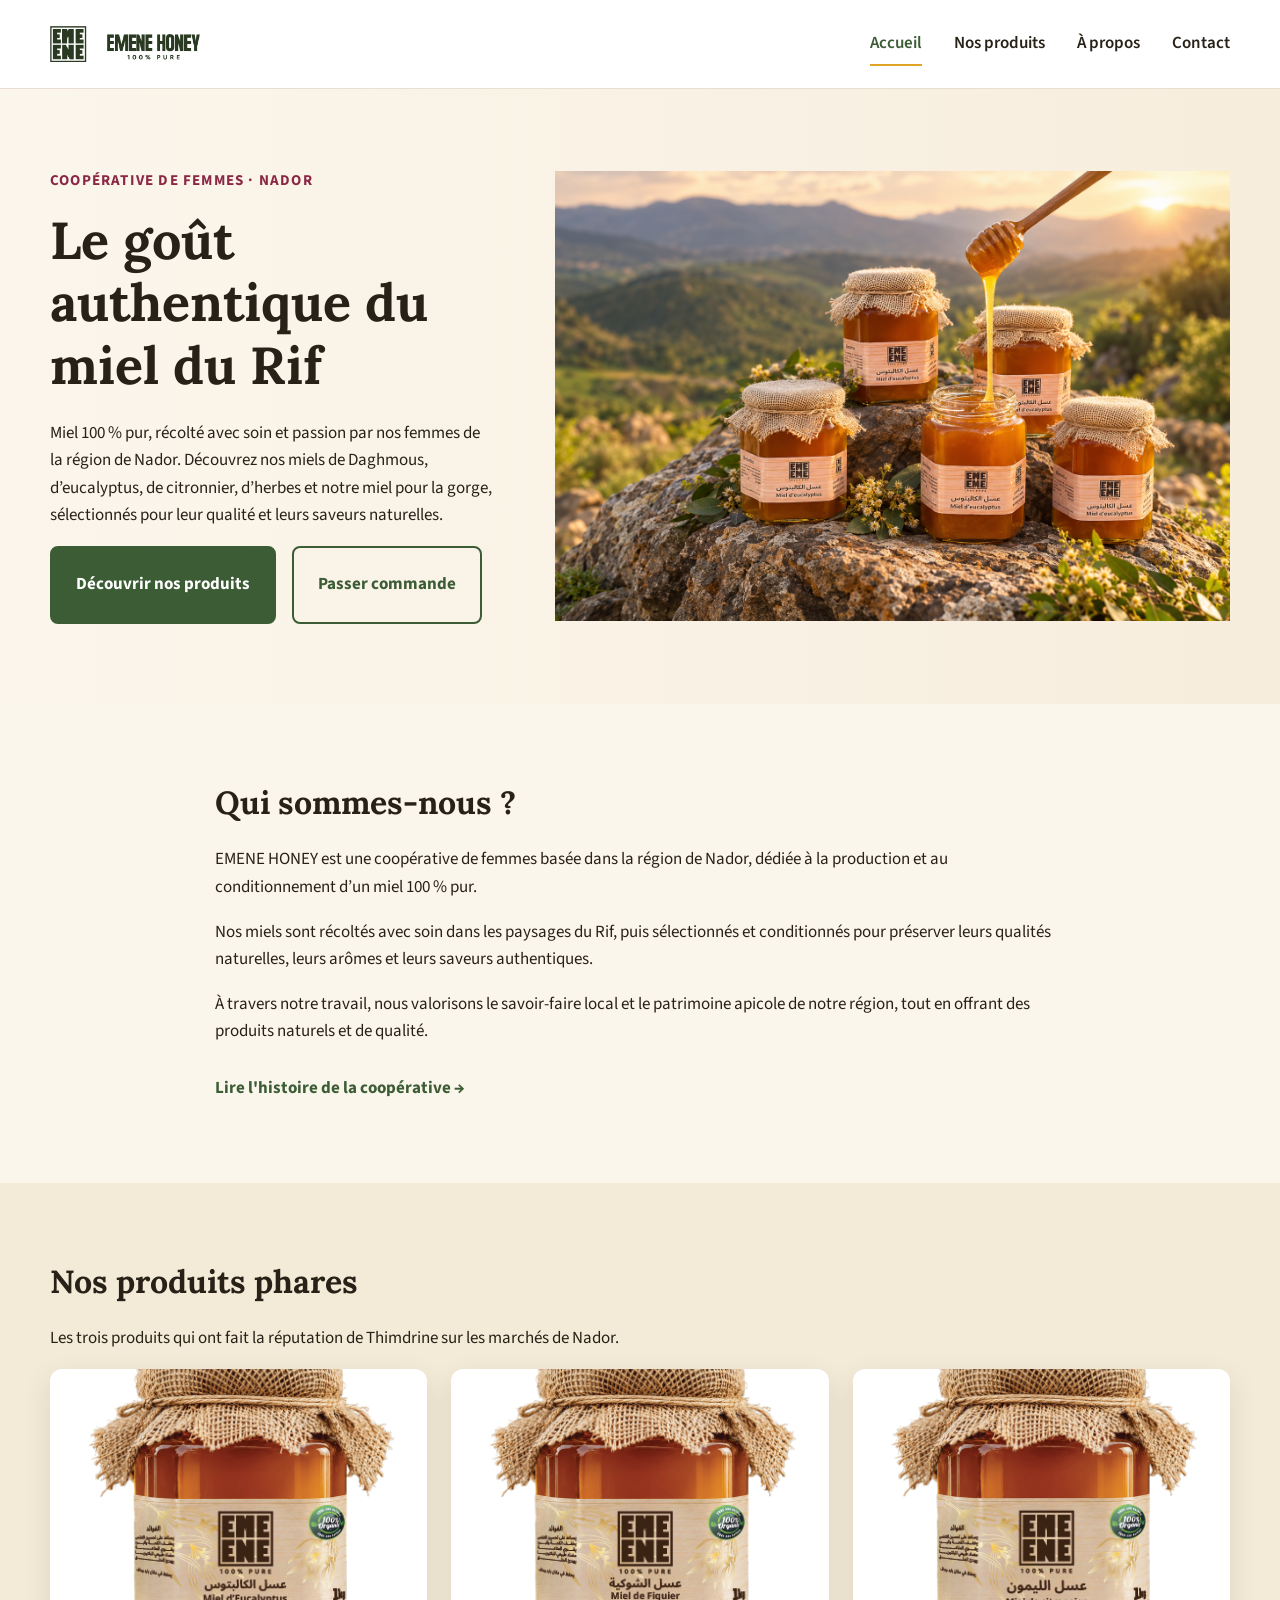
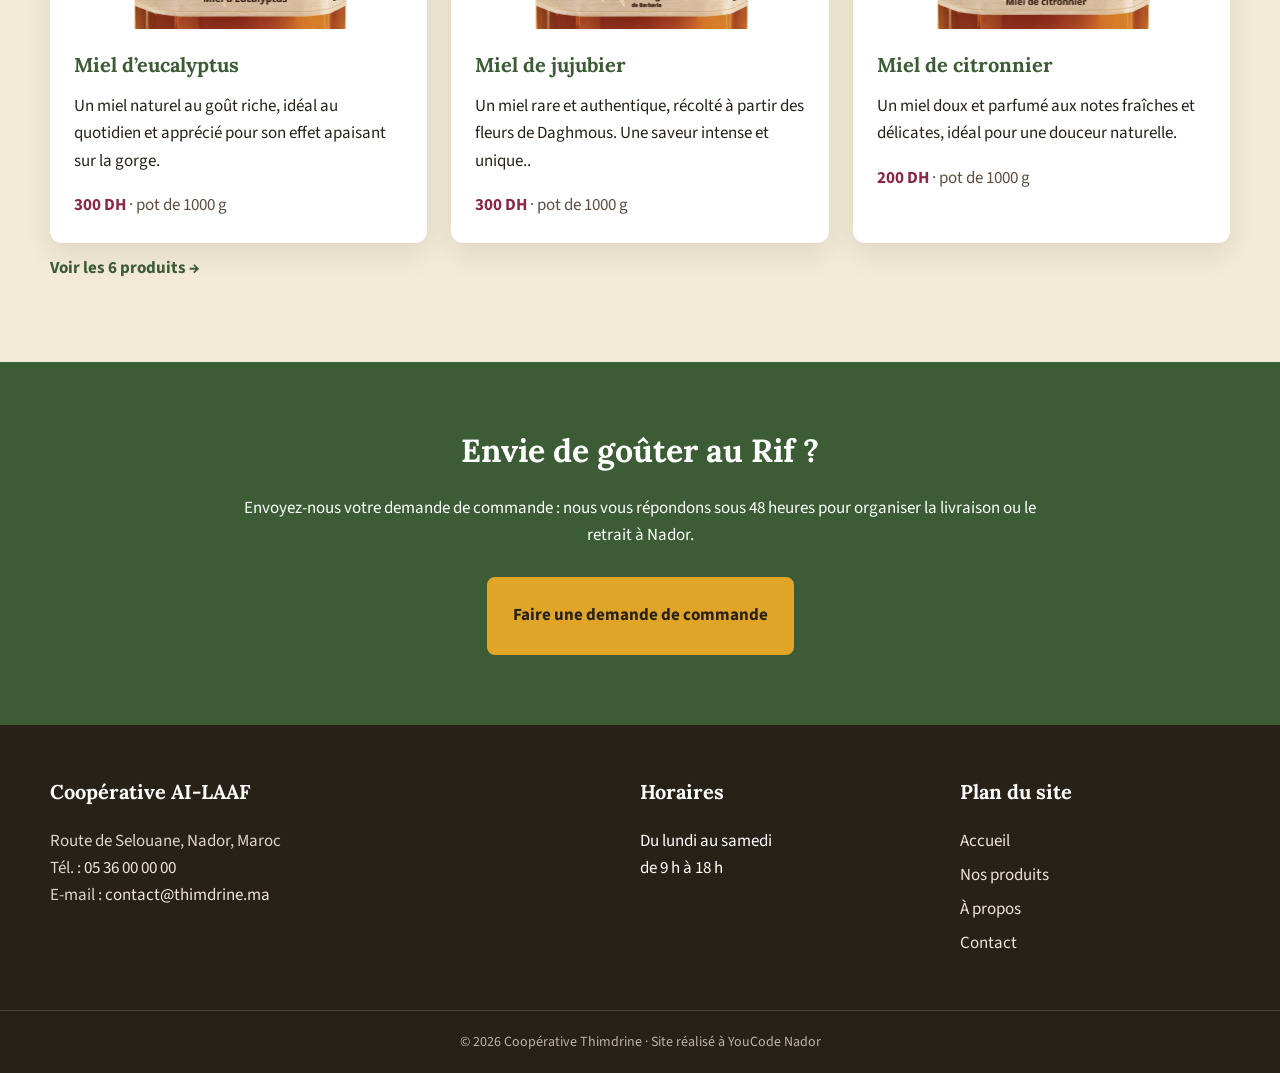
==== index.html @ aefe9373 "v 1.0" ====
<!DOCTYPE html>
<html lang="fr">
<head>
  <meta charset="UTF-8">
  <meta name="viewport" content="width=device-width, initial-scale=1">
  <meta name="description" content="Thimdrine, coopérative de 25 femmes de Nador : miel de thym, huile d'olive et confiture de figue de barbarie du Rif.">
  <title>Ai-LAAF</title>
  <link rel="icon" href="image/emene logo.png">
  <link rel="stylesheet" href="https://fonts.googleapis.com/css2?family=Lora:wght@700&amp;family=Source+Sans+3:wght@400;600;700&amp;display=swap">
  <link rel="stylesheet" href="css/style.css">
</head>
<body>

  <!-- En-tête : le même sur toutes les pages -->
  <header class="entete">
    <div class="conteneur entete-contenu">
      <a class="logo" href="index.html">
        <img src="image/slogan.png"
         alt="">
      </a>
      <nav class="menu">
        <a class="actif" href="index.html">Accueil</a>
        <a href="produits.html">Nos produits</a>
        <a href="a-propos.html">À propos</a>
        <a href="contact.html">Contact</a>
      </nav>
    </div>
  </header>

  <main>

    <!-- Bandeau d'accroche -->
    <section class="hero">
      <div class="conteneur hero-contenu">
        <div class="hero-texte">
          <p class="surtitre">COOPÉRATIVE DE FEMMES · NADOR</p>
          <h1>Le goût authentique du miel du Rif </h1>
          <p class="accroche">Miel 100 % pur, récolté avec soin et passion par nos femmes de la région de Nador. Découvrez nos miels de Daghmous, d’eucalyptus, de citronnier, d’herbes et notre miel pour la gorge, sélectionnés pour leur qualité et leurs saveurs naturelles.</p>
          <div class="boutons">
            <a class="bouton" href="produits.html">Découvrir nos produits</a>
            <a class="bouton bouton-contour" href="contact.html">Passer commande</a>
          </div>
        </div>
        <img class="hero-image" src="image/Honey Display.png">
      </div>
    </section>

    <!-- Présentation -->
    <section class="section">
      <div class="conteneur presentation">
        <h2>Qui sommes-nous ?</h2>
        <p>EMENE HONEY est une coopérative de femmes basée dans la région de Nador, dédiée à la production et au conditionnement d’un miel 100 % pur.</p>
        <p>Nos miels sont récoltés avec soin dans les paysages du Rif, puis sélectionnés et conditionnés pour préserver leurs qualités naturelles, leurs arômes et leurs saveurs authentiques.</p>
        <p>À travers notre travail, nous valorisons le savoir-faire local et le patrimoine apicole de notre région, tout en offrant des produits naturels et de qualité.</p>
        <a class="lien" href="a-propos.html">Lire l'histoire de la coopérative →</a>
      </div>
    </section>

    <!-- Produits phares -->
    <section class="section section-sable">
      <div class="conteneur">
        <h2>Nos produits phares</h2>
        <p class="intro">Les trois produits qui ont fait la réputation de Thimdrine sur les marchés de Nador.</p>

        <div class="cartes">
          <article class="carte">
            <img src="image/emene img 5 .png" alt="Pot de miel de thym">
            <div class="carte-texte">
              <h3>Miel d’eucalyptus</h3>
              <p>Un miel naturel au goût riche, idéal au quotidien et apprécié pour son effet apaisant sur la gorge.</p>
              <p class="prix">300 DH <span>· pot de 1000 g</span></p>
            </div>
          </article>

          <article class="carte">
            <img src="image/emene  img 3.png" alt="Bouteille d'huile d'olive">
            <div class="carte-texte">
              <h3>Miel de jujubier</h3>
              <p>Un miel rare et authentique, récolté à partir des fleurs de Daghmous. Une saveur intense et unique..</p>
              <p class="prix">300 DH <span>· pot de 1000 g</span></p>
            </div>
          </article>

          <article class="carte">
            <img src="image/emene img 1.png" alt="Pot de confiture de figue de barbarie">
            <div class="carte-texte">
              <h3>Miel de citronnier</h3>
              <p>Un miel doux et parfumé aux notes fraîches et délicates, idéal pour une douceur naturelle.</p>
              <p class="prix">200 DH <span>· pot de 1000 g</span></p>
            </div>
          </article>
        </div>

        <a class="lien" href="produits.html">Voir les 6 produits →</a>
      </div>
    </section>

    <!-- Appel à l'action -->
    <section class="appel">
      <div class="conteneur">
        <h2>Envie de goûter au Rif ?</h2>
        <p>Envoyez-nous votre demande de commande : nous vous répondons sous 48 heures pour organiser la livraison ou le retrait à Nador.</p>
        <a class="bouton bouton-miel" href="contact.html">Faire une demande de commande</a>
      </div>
    </section>

  </main>

  <!-- Pied de page : le même sur toutes les pages -->
  <footer class="pied">
    <div class="conteneur pied-colonnes">
      <div>
        <h2>Coopérative AI-LAAF</h2>
        <address>
          Route de Selouane, Nador, Maroc<br>
          Tél. : <a href="tel:+212536000000">05 36 00 00 00</a><br>
          E-mail : <a href="mailto:contact@thimdrine.ma">contact@thimdrine.ma</a>
        </address>
      </div>
      <div>
        <h2>Horaires</h2>
        <p>Du lundi au samedi<br>de 9 h à 18 h</p>
      </div>
      <div>
        <h2>Plan du site</h2>
        <ul>
          <li><a href="index.html">Accueil</a></li>
          <li><a href="produits.html">Nos produits</a></li>
          <li><a href="a-propos.html">À propos</a></li>
          <li><a href="contact.html">Contact</a></li>
        </ul>
      </div>
    </div>
    <p class="copyright">© 2026 Coopérative Thimdrine · Site réalisé à YouCode Nador</p>
  </footer>

</body>
</html>
---- css/style.css ----
/* AI-LAAF — CHARTE GRAPHIQUE*/

:root {
  --couleur-thym: #3B5C35;
  --couleur-thym-fonce: #2C4326;
  --couleur-miel: #E0A526;
  --couleur-figue: #8A2846;
  --couleur-lin: #FBF6EC;
  --couleur-sable: #F3EAD7;
  --couleur-terre: #282118;
  --couleur-terre-douce: #5C4F42;
  --blanc: #FFFFFF;

  --ombre: 0 10px 30px rgba(40, 33, 24, 0.10);

  --rayon: 12px;

  --espace-1: 8px;
  --espace-2: 16px;
  --espace-3: 24px;
  --espace-4: 40px;
  --espace-5: 64px;

  --largeur: 1180px;
}

/*RESET */




body {
  margin: 0;
  background: var(--couleur-lin);
  color: var(--couleur-terre);

  font-family: "Source Sans 3", sans-serif;
  font-size: 17px;
  line-height: 1.6;
}

img {
  display: block;
  max-width: 100%;
}

a {
  color: inherit;
}

button,
input,
select,
textarea {
  font: inherit;
}


/* TYPOGRAPHIE*/

h1,
h2,
h3 {
  margin-top: 0;
  font-family: "Lora", serif;
  line-height: 1.2;
}

h1 {
  font-size: 52px;
  margin-bottom: var(--espace-3);
}

h2 {
  font-size: 32px;
  margin-bottom: var(--espace-3);
}

h3 {
  font-size: 20px;
  margin-bottom: var(--espace-2);
}

p {
  margin-top: 0;
}

.surtitre {
  margin-bottom: var(--espace-2);

  color: var(--couleur-figue);

  font-size: 15px;
  font-weight: 700;
  letter-spacing: 0.08em;
  text-transform: uppercase;
}


/* CONTENEUR*/

.conteneur {
  width: min(var(--largeur), calc(100% - 40px));
  margin-inline: auto;
}


/* HEADER */

.entete {
  background: var(--blanc);
  border-bottom: 1px solid #e8dfd2;
}

.entete-contenu {
  min-height: 88px;

  display: flex;
  align-items: center;
  justify-content: space-between;

  gap: 30px;
}

.logo {
  display: inline-flex;
  align-items: center;

  text-decoration: none;
}

.logo img {
  width: 150px;
  height: auto;
}

.menu {
  display: flex;
  align-items: center;
  gap: 32px;
}

.menu a {
  position: relative;

  padding: 8px 0;

  color: var(--couleur-terre);
  text-decoration: none;
  font-weight: 600;

  transition: color 0.2s ease;
}

.menu a:hover,
.menu a.actif {
  color: var(--couleur-thym);
}

.menu a.actif::after {
  content: "";

  position: absolute;
  left: 0;
  right: 0;
  bottom: 0;

  height: 2px;

  background: var(--couleur-miel);
}


/* BOUTONS */

.boutons {
  display: flex;
  flex-wrap: wrap;
  gap: 16px;
}

.bouton {
  display: inline-flex;
  align-items: center;
  justify-content: center;

  min-height: 50px;
  padding: 12px 24px;

  border: 2px solid var(--couleur-thym);
  border-radius: 8px;

  background: var(--couleur-thym);
  color: var(--blanc);

  text-decoration: none;
  font-weight: 700;

  cursor: pointer;

  transition:
    background 0.2s ease,
    color 0.2s ease,
    transform 0.2s ease;
}

.bouton:hover {
  background: var(--couleur-thym-fonce);
  border-color: var(--couleur-thym-fonce);
  transform: translateY(-2px);
}

.bouton-contour {
  background: transparent;
  color: var(--couleur-thym);
}

.bouton-contour:hover {
  color: var(--blanc);
}

.bouton-miel {
  background: var(--couleur-miel);
  border-color: var(--couleur-miel);
  color: var(--couleur-terre);
}

.bouton-miel:hover {
  background: #c88f18;
  border-color: #c88f18;
}

.bouton:focus-visible,
.menu a:focus-visible,
.lien:focus-visible {
  outline: 3px solid var(--couleur-figue);
  outline-offset: 4px;
}


/* HERO ACCUEIL */

.hero {
  padding: 80px 0;

  background:
    linear-gradient(
      90deg,
      var(--couleur-lin) 0%,
      #f7eddd 100%
    );
}

.hero-contenu {
  display: flex;
  align-items: center;
  justify-content: space-between;

  gap: 60px;
}

.hero-texte {
  flex: 1;
  max-width: 650px;
}

.hero-image {
  flex: 0 1 480px;

  width: 100%;
  max-height: 450px;

  object-fit: contain;
}


/* PAGE HERO */ 

.page-hero {
  padding: 70px 0;

  background: var(--couleur-sable);

  text-align: center;
}

.page-hero .conteneur {
  max-width: 850px;
}

.page-hero h1 {
  margin-bottom: 20px;
}

.page-hero p:last-child {
  max-width: 700px;
  margin-inline: auto;
}


/* SECTIONS */

.section {
  padding: 80px 0;
}

.section-sable {
  background: var(--couleur-sable);
}

.section-introduction {
  max-width: 700px;
  margin-bottom: 45px;
}


/* PRESENTATION  */

.presentation {
  max-width: 850px;
}

.presentation p {
  margin-bottom: 18px;
}

.lien {
  display: inline-block;

  margin-top: 12px;

  color: var(--couleur-thym);
  font-weight: 700;
  text-decoration: none;
}

.lien:hover {
  color: var(--couleur-figue);
  text-decoration: underline;
}


/* CARTES ACCUEIL  */

.cartes {
  display: flex;
  gap: 24px;
}

.carte {
  flex: 1;

  overflow: hidden;

  background: var(--blanc);
  border-radius: var(--rayon);

  box-shadow: var(--ombre);
}

.carte img {
  width: 100%;
  height: 260px;

  object-fit: cover;
}

.carte-texte {
  padding: 24px;
}

.carte-texte h3 {
  color: var(--couleur-thym);
}

.prix {
  margin-bottom: 0;

  color: var(--couleur-figue);
  font-weight: 700;
}

.prix span {
  color: var(--couleur-terre-douce);
  font-weight: 400;
}


/* PRODUITS  */

.grille-produits {
  display: grid;

  grid-template-columns: repeat(3, 1fr);

  gap: 30px;
}

.produit {
  overflow: hidden;

  background: var(--blanc);

  border-radius: var(--rayon);

  box-shadow: var(--ombre);

  transition:
    transform 0.2s ease,
    box-shadow 0.2s ease;
}

.produit:hover {
  transform: translateY(-5px);
  box-shadow: 0 15px 35px rgba(40, 33, 24, 0.14);
}

.produit > img {
  width: 100%;
  height: 280px;

  object-fit: cover;
}

.produit-contenu {
  padding: 24px;
}

.produit-categorie {
  margin-bottom: 8px;

  color: var(--couleur-figue);

  font-size: 14px;
  font-weight: 700;
  text-transform: uppercase;
  letter-spacing: 0.05em;
}

.produit-contenu h3 {
  color: var(--couleur-thym);
}

.produit-bas {
  display: flex;
  align-items: center;
  justify-content: space-between;

  margin-top: 25px;

  padding-top: 18px;

  border-top: 1px solid #e8dfd2;
}

.produit-bas .prix {
  font-size: 20px;
}

.format {
  color: var(--couleur-terre-douce);
}


/* APPEL À L'ACTION  */

.appel {
  padding: 70px 0;

  background: var(--couleur-thym);

  color: var(--blanc);

  text-align: center;
}

.appel .conteneur {
  max-width: 800px;
}

.appel h2 {
  color: var(--blanc);
}

.appel p {
  margin-bottom: 28px;
}


/*À PROPOS  */

.histoire {
  display: flex;
  align-items: center;

  gap: 70px;
}

.histoire > div {
  flex: 1;
}

.histoire-image img {
  width: 100%;
  max-height: 450px;

  object-fit: contain;
}

.valeurs {
  display: grid;

  grid-template-columns: repeat(3, 1fr);

  gap: 30px;
}

.valeur {
  padding: 30px;

  background: var(--blanc);

  border-radius: var(--rayon);

  box-shadow: var(--ombre);
}

.valeur h3 {
  color: var(--couleur-thym);
}

.icone {
  display: flex;
  align-items: center;
  justify-content: center;

  width: 48px;
  height: 48px;

  margin-bottom: 20px;

  border-radius: 50%;

  background: var(--couleur-miel);

  color: var(--couleur-terre);

  font-weight: 700;
}

.chiffres {
  display: grid;

  grid-template-columns: repeat(4, 1fr);

  gap: 20px;
}

.chiffre {
  padding: 30px;

  text-align: center;

  border-right: 1px solid #ded4c4;
}

.chiffre:last-child {
  border-right: none;
}

.chiffre strong {
  display: block;

  margin-bottom: 5px;

  color: var(--couleur-thym);

  font-family: "Lora", serif;
  font-size: 42px;
}

.chiffre span {
  color: var(--couleur-terre-douce);
}


/* = CONTACT  */

.contact-layout {
  display: grid;

  grid-template-columns: 0.8fr 1.2fr;

  gap: 70px;
}

.contact-infos h2 {
  margin-bottom: 20px;
}

.info {
  margin-top: 28px;
}

.info h3 {
  margin-bottom: 5px;

  color: var(--couleur-thym);
}

.info a {
  color: var(--couleur-thym);

  font-weight: 600;
  text-decoration: none;
}

.info a:hover {
  text-decoration: underline;
}


/* FORMULAIRE.  */  

.formulaire-container {
  padding: 40px;

  background: var(--blanc);

  border-radius: var(--rayon);

  box-shadow: var(--ombre);
}

.formulaire {
  display: flex;
  flex-direction: column;

  gap: 22px;
}

.formulaire-groupe {
  display: flex;
  flex-direction: column;

  gap: 7px;
}

.formulaire-groupe label {
  font-weight: 700;
}

.formulaire input,
.formulaire select,
.formulaire textarea {
  width: 100%;

  padding: 13px 15px;

  border: 1px solid #cfc5b5;
  border-radius: 7px;

  background: var(--blanc);

  color: var(--couleur-terre);

  outline: none;
}

.formulaire textarea {
  resize: vertical;
}

.formulaire input:focus,
.formulaire select:focus,
.formulaire textarea:focus {
  border-color: var(--couleur-thym);

  box-shadow:
    0 0 0 3px rgba(59, 92, 53, 0.15);
}

.formulaire input:invalid:not(:placeholder-shown) {
  border-color: var(--couleur-figue);
}

.formulaire small {
  color: var(--couleur-terre-douce);
}

.checkbox {
  display: flex;
  align-items: flex-start;

  gap: 10px;
}

.checkbox input {
  width: auto;
  margin-top: 6px;
}

.checkbox label {
  font-size: 15px;
}


/*  FOOTER  */

.pied {
  padding: 55px 0 20px;

  background: var(--couleur-terre);

  color: var(--blanc);
}

.pied-colonnes {
  display: grid;

  grid-template-columns: 2fr 1fr 1fr;

  gap: 50px;
}

.pied h2 {
  font-size: 20px;
}

.pied address {
  font-style: normal;
  color: #ddd5ca;
}

.pied a {
  color: #eee5d9;
  text-decoration: none;
}

.pied a:hover {
  color: var(--couleur-miel);
}

.pied ul {
  margin: 0;
  padding: 0;

  list-style: none;
}

.pied li {
  margin-bottom: 7px;
}

.copyright {
  margin: 45px 0 0;

  padding-top: 20px;

  border-top: 1px solid rgba(255, 255, 255, 0.15);

  text-align: center;

  color: #bdb4a8;

  font-size: 14px;
}


/* RESPONSIVE — TABLETTE */

@media (max-width: 900px) {

  h1 {
    font-size: 42px;
  }

  .hero-contenu {
    flex-direction: column;

    text-align: center;
  }

  .hero-texte {
    max-width: 800px;
  }

  .boutons {
    justify-content: center;
  }

  .cartes {
    flex-direction: column;
  }

  .grille-produits {
    grid-template-columns: repeat(2, 1fr);
  }

  .histoire {
    flex-direction: column;
  }

  .valeurs {
    grid-template-columns: 1fr;
  }

  .contact-layout {
    grid-template-columns: 1fr;
  }

  .pied-colonnes {
    grid-template-columns: 1fr 1fr;
  }

}


/*   RESPONSIVE — MOBILE  */

@media (max-width: 600px) {

  body {
    font-size: 16px;
  }

  h1 {
    font-size: 34px;
  }

  h2 {
    font-size: 28px;
  }

  h3 {
    font-size: 20px;
  }

 .conteneur {
  width: calc(100% - 30px);
  max-width: var(--largeur);
  margin-inline: auto;
}

  .entete-contenu {
    flex-direction: column;

    padding: 20px 0;
  }

  .menu {
    width: 100%;

    justify-content: center;

    flex-wrap: wrap;

    gap: 12px 20px;
  }

  .menu a {
    font-size: 15px;
  }

  .hero {
    padding: 55px 0;
  }

  .hero-image {
  max-width: 330px;
  width: 100%;
  height: auto;
}

  .section {
    padding: 55px 0;
  }

  .page-hero {
    padding: 50px 0;
  }

  .grille-produits {
    grid-template-columns: 1fr;
  }

  .produit > img {
    height: 260px;
  }

  .chiffres {
    grid-template-columns: 1fr 1fr;
  }

  .chiffre {
    border-right: none;
    border-bottom: 1px solid #ded4c4;
  }

  .chiffre:nth-child(odd) {
    border-right: 1px solid #ded4c4;
  }

  .chiffre strong {
    font-size: 34px;
  }

  .contact-layout {
    gap: 40px;
  }

  .formulaire-container {
    padding: 24px;
  }

  .pied-colonnes {
    grid-template-columns: 1fr;

    gap: 30px;
  }

  .bouton {
    width: 100%;
  }

  .boutons {
    flex-direction: column;
  }

}
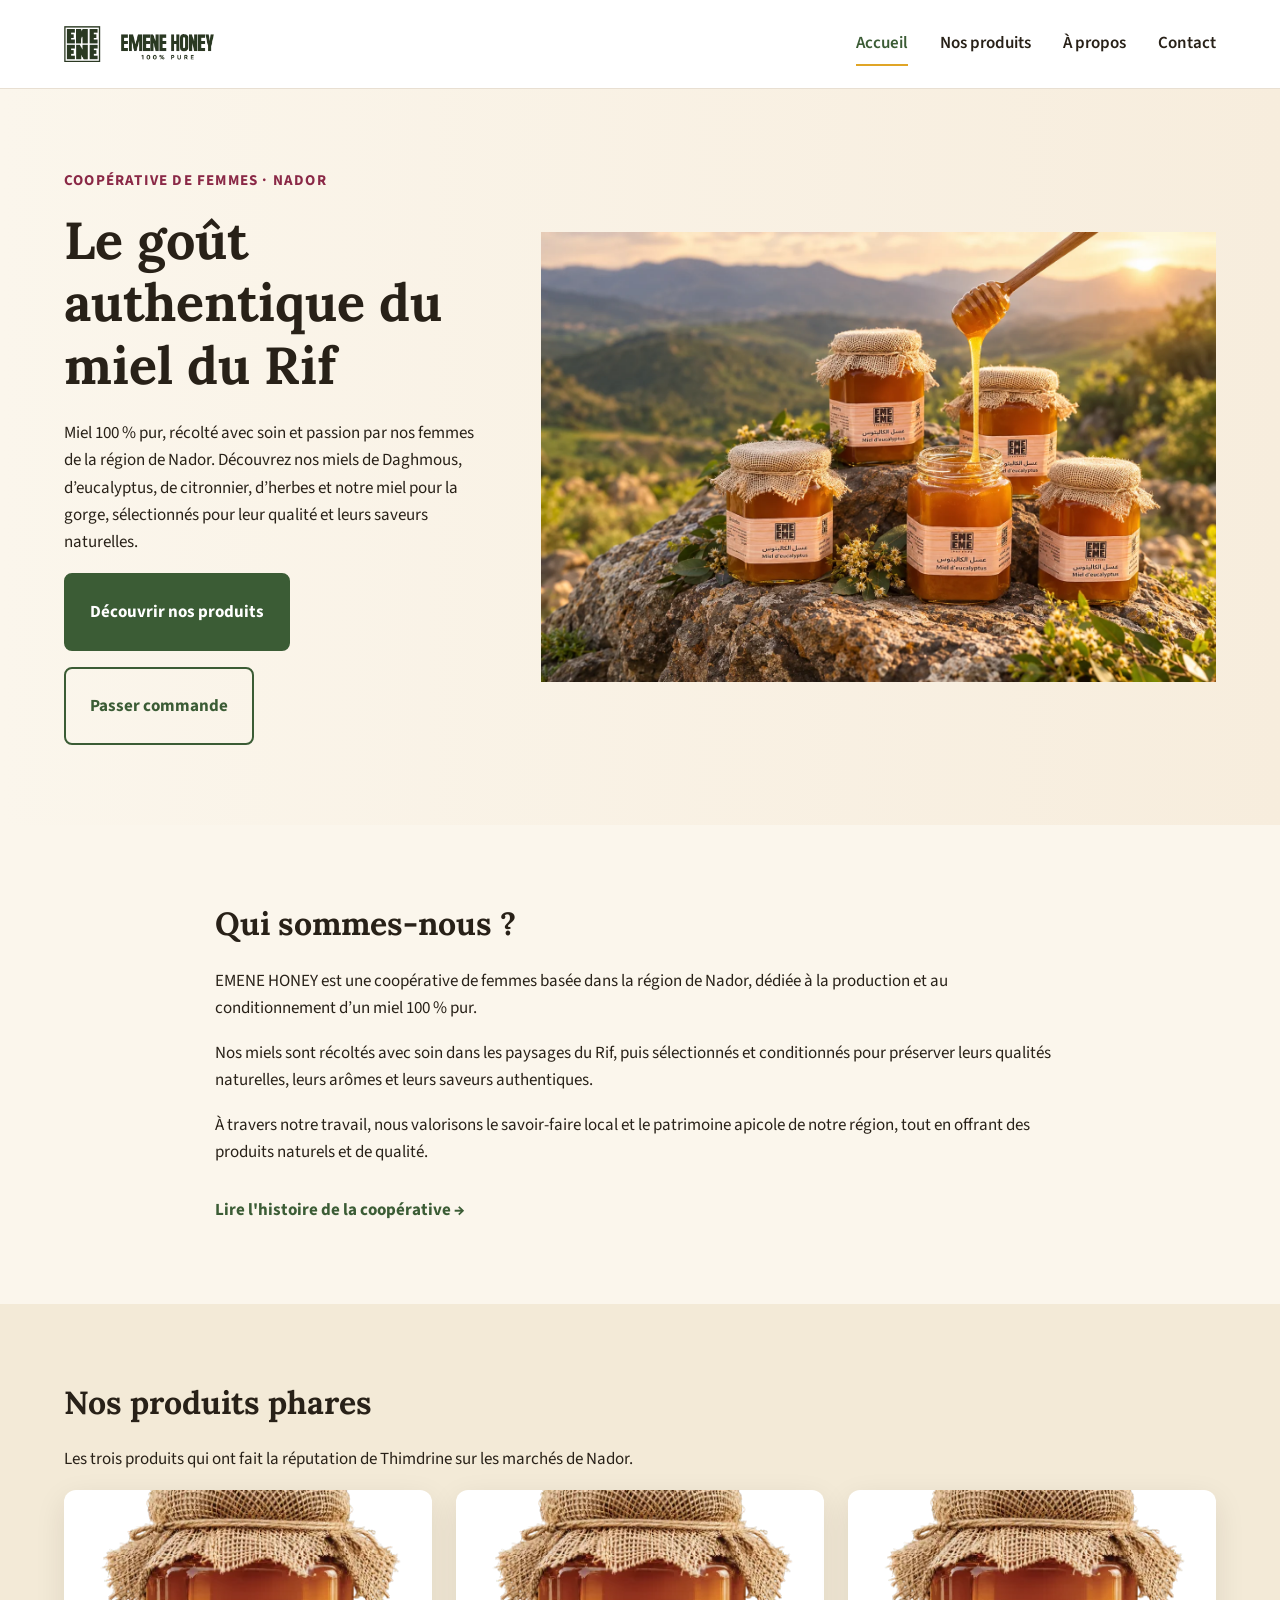
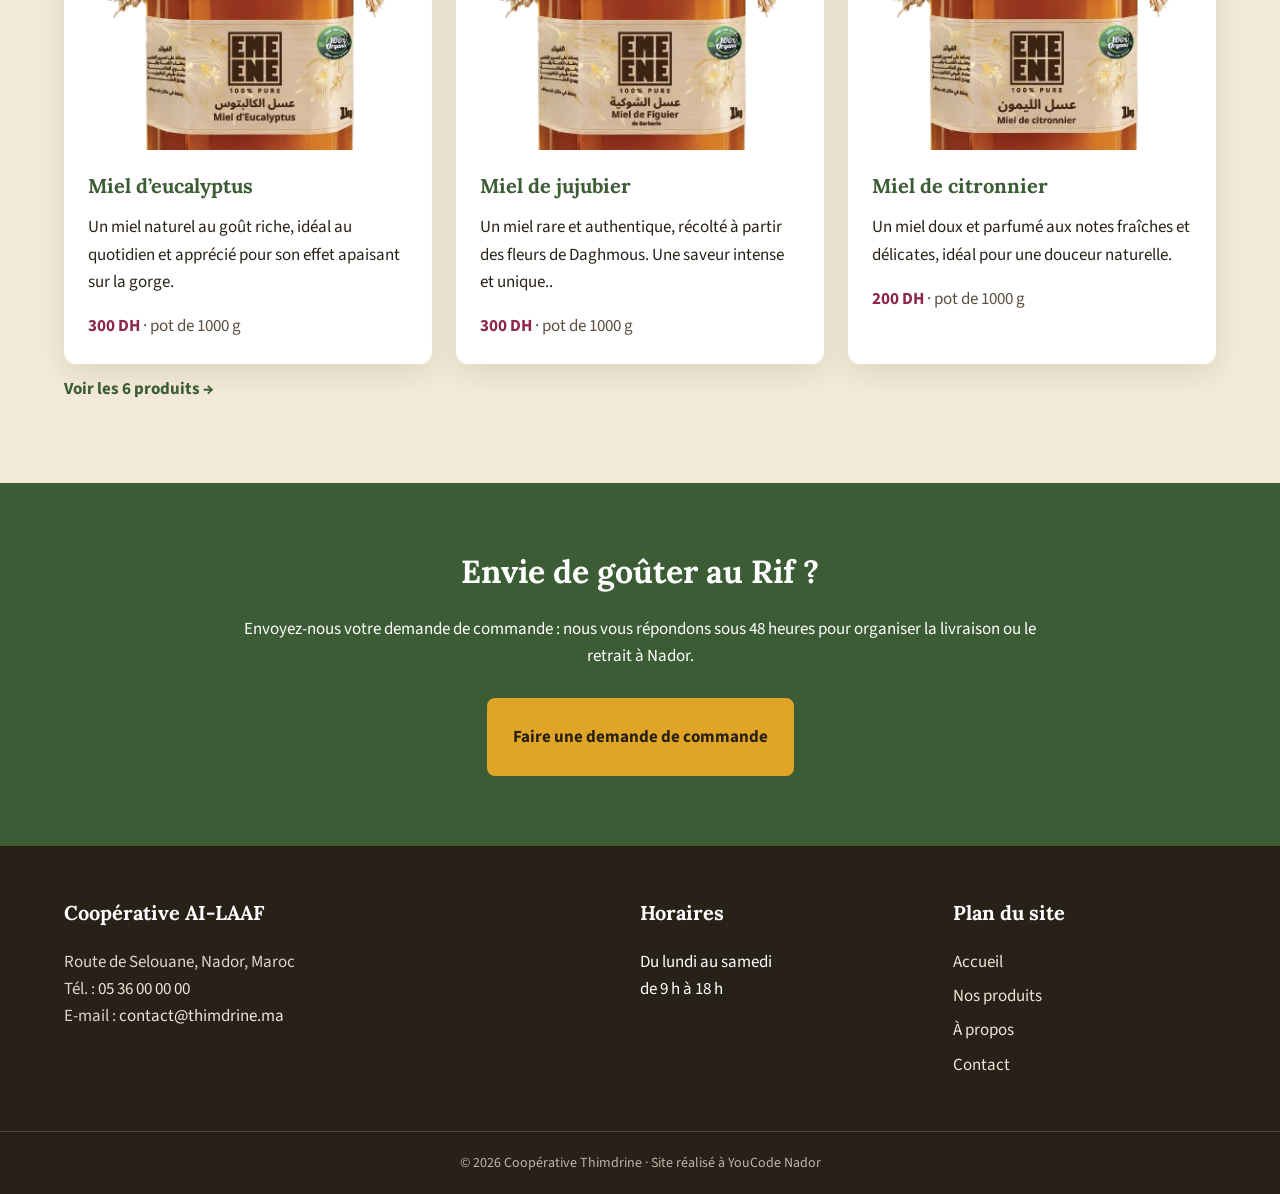
==== commit b61ad12e: "v 1.1.5" ====
--- a/index.html
+++ b/index.html
@@ -5,7 +5,7 @@
   <meta name="viewport" content="width=device-width, initial-scale=1">
   <meta name="description" content="Thimdrine, coopérative de 25 femmes de Nador : miel de thym, huile d'olive et confiture de figue de barbarie du Rif.">
   <title>Ai-LAAF</title>
-  <link rel="icon" href="image/emene logo.png">
+  <link rel="icon" type="image/webp" href="image/emene logo.webp">
   <link rel="stylesheet" href="https://fonts.googleapis.com/css2?family=Lora:wght@700&amp;family=Source+Sans+3:wght@400;600;700&amp;display=swap">
   <link rel="stylesheet" href="css/style.css">
 </head>
@@ -15,7 +15,7 @@
   <header class="entete">
     <div class="conteneur entete-contenu">
       <a class="logo" href="index.html">
-        <img src="image/slogan.png"
+        <img src="image/slogan.webp"
          alt="">
       </a>
       <nav class="menu">
@@ -41,7 +41,7 @@
             <a class="bouton bouton-contour" href="contact.html">Passer commande</a>
           </div>
         </div>
-        <img class="hero-image" src="image/Honey Display.png">
+        <img class="hero-image" src="image/Honey Display.webp">
       </div>
     </section>
 
@@ -64,7 +64,7 @@
 
         <div class="cartes">
           <article class="carte">
-            <img src="image/emene img 5 .png" alt="Pot de miel de thym">
+            <img src="image/emene img 5 .webp" alt="Pot de miel de thym">
             <div class="carte-texte">
               <h3>Miel d’eucalyptus</h3>
               <p>Un miel naturel au goût riche, idéal au quotidien et apprécié pour son effet apaisant sur la gorge.</p>
@@ -73,7 +73,7 @@
           </article>
 
           <article class="carte">
-            <img src="image/emene  img 3.png" alt="Bouteille d'huile d'olive">
+            <img src="image/emene  img 3.webp" alt="Bouteille d'huile d'olive">
             <div class="carte-texte">
               <h3>Miel de jujubier</h3>
               <p>Un miel rare et authentique, récolté à partir des fleurs de Daghmous. Une saveur intense et unique..</p>
@@ -82,7 +82,7 @@
           </article>
 
           <article class="carte">
-            <img src="image/emene img 1.png" alt="Pot de confiture de figue de barbarie">
+            <img src="image/emene img 1.webp" alt="Pot de confiture de figue de barbarie">
             <div class="carte-texte">
               <h3>Miel de citronnier</h3>
               <p>Un miel doux et parfumé aux notes fraîches et délicates, idéal pour une douceur naturelle.</p>
--- a/css/style.css
+++ b/css/style.css
@@ -100,8 +100,10 @@
 /* CONTENEUR*/
 
 .conteneur {
-  width: min(var(--largeur), calc(100% - 40px));
-  margin-inline: auto;
+  width: 90%;
+  max-width: 1180px;
+  margin-left: auto;
+  margin-right: auto;
 }
 
 
@@ -398,21 +400,18 @@
 
 .produit {
   overflow: hidden;
-
   background: var(--blanc);
-
   border-radius: var(--rayon);
-
   box-shadow: var(--ombre);
-
   transition:
     transform 0.2s ease,
     box-shadow 0.2s ease;
 }
 
+
 .produit:hover {
-  transform: translateY(-5px);
-  box-shadow: 0 15px 35px rgba(40, 33, 24, 0.14);
+  transform: none;
+  box-shadow: var(--ombre);
 }
 
 .produit > img {
@@ -926,5 +925,4 @@
   .boutons {
     flex-direction: column;
   }
-
 }
